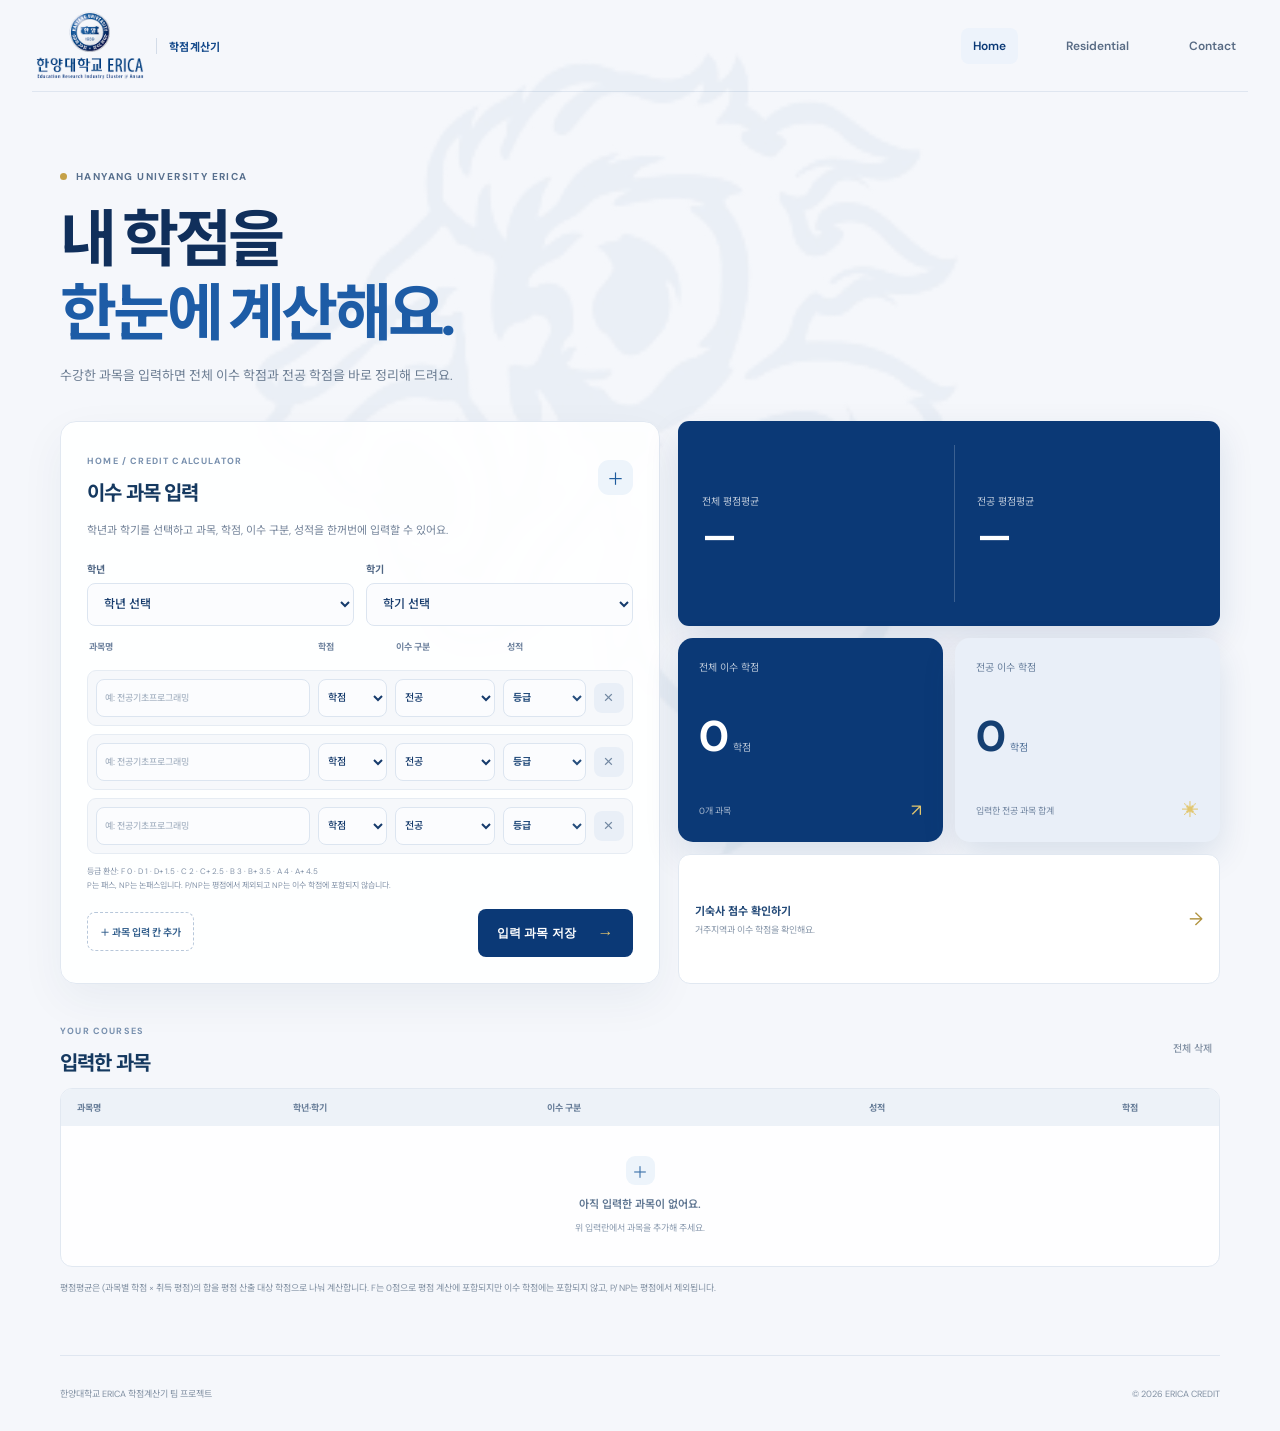
==== index.html @ e4ff83d4 "팀원소개 1" ====
<!doctype html>
<html lang="ko">
<head>
  <meta charset="utf-8"><meta name="viewport" content="width=device-width, initial-scale=1">
  <meta name="theme-color" content="#f5f7fb"><meta name="description" content="한양대학교 ERICA 학생을 위한 학점 계산기">
  <title>Home · ERICA 학점계산기</title>
  <link rel="preconnect" href="https://fonts.googleapis.com"><link rel="preconnect" href="https://fonts.gstatic.com" crossorigin>
  <link href="https://fonts.googleapis.com/css2?family=DM+Sans:wght@400;500;600;700&family=Noto+Sans+KR:wght@400;500;600;700;800&display=swap" rel="stylesheet">
  <link rel="stylesheet" href="style.css"><script src="script.js" defer></script>
</head>
<body>
  <header class="site-header">
    <a class="brand" href="index.html" aria-label="ERICA 학점계산기 홈"><img class="brand-logo" src="erica-logo.png" alt="한양대학교 ERICA"><span class="brand-caption">학점계산기</span></a>
    <nav class="main-nav" aria-label="주요 메뉴"><a class="active" href="index.html" aria-current="page">Home</a><a href="Residential.html">Residential</a><a href="Contact.html">Contact</a></nav>
  </header>
  <main class="page-shell">
    <section class="page-hero section-shell reveal">
      <div class="eyebrow"><span class="eyebrow-dot"></span> HANYANG UNIVERSITY ERICA</div>
      <h1>내 학점을<br><span class="title-accent">한눈에 계산해요.</span></h1>
      <p>수강한 과목을 입력하면 전체 이수 학점과 전공 학점을 바로 정리해 드려요.</p>
    </section>
    <section class="section-shell workspace-grid">
      <div class="panel course-panel reveal">
        <div class="panel-heading"><div><span class="panel-kicker">HOME / CREDIT CALCULATOR</span><h2>이수 과목 입력</h2></div><span class="panel-icon">＋</span></div>
        <p class="panel-description">학년과 학기를 선택하고 과목, 학점, 이수 구분, 성적을 한꺼번에 입력할 수 있어요.</p>
        <form id="course-form" class="course-form">
          <div class="form-row batch-term-row">
            <label>학년<select id="batch-year" required><option value="" selected disabled>학년 선택</option><option value="1">1학년</option><option value="2">2학년</option><option value="3">3학년</option><option value="4">4학년</option></select></label>
            <label>학기<select id="batch-term" required><option value="" selected disabled>학기 선택</option><option value="1">1학기</option><option value="2">2학기</option></select></label>
          </div>
          <div class="bulk-entry-head" aria-hidden="true"><span>과목명</span><span>학점</span><span>이수 구분</span><span>성적</span><span></span></div>
          <div id="course-entry-rows" class="course-entry-rows"></div>
          <p class="grade-scale-note">등급 환산: F 0 · D 1 · D+ 1.5 · C 2 · C+ 2.5 · B 3 · B+ 3.5 · A 4 · A+ 4.5<br>P는 패스, NP는 논패스입니다. P/NP는 평점에서 제외되고 NP는 이수 학점에 포함되지 않습니다.</p>
          <div class="entry-actions"><button id="add-course-row" class="add-entry-button" type="button">＋ 과목 입력 칸 추가</button><button class="button button-primary submit-button" type="submit">입력 과목 저장 <span>→</span></button></div>
        </form>
      </div>
      <aside class="summary-column reveal">
        <div class="gpa-summary"><div><span>전체 평점평균</span><strong id="overall-gpa">—</strong></div><div><span>전공 평점평균</span><strong id="major-gpa">—</strong></div></div>
        <div class="summary-card total-card"><div class="summary-label">전체 이수 학점</div><div class="summary-value"><strong id="total-credits">0</strong><span>학점</span></div><div class="summary-foot"><span id="course-count">0개과목</span></span><span class="summary-glyph">↗</span></div></div>
        <div class="summary-card major-card"><div class="summary-label">전공 이수 학점</div><div class="summary-value"><strong id="major-credits">0</strong><span>학점</span></div><div class="summary-foot"><span>입력한 전공 과목 합계</span><span class="summary-glyph">✳</span></div></div>
        <a class="grad-link" href="Residential.html"><span><b>기숙사 점수 확인하기</b><small>거주지역과 이수 학점을 확인해요.</small></span><span class="link-arrow">→</span></a>
      </aside>
    </section>
    <section class="section-shell course-list-section reveal">
      <div class="list-heading"><div><span class="panel-kicker">YOUR COURSES</span><h2>입력한 과목</h2></div><button id="clear-courses" class="quiet-button" type="button">전체 삭제</button></div>
      <div class="course-table-wrap"><table class="course-table"><thead><tr><th scope="col">과목명</th><th scope="col">학년·학기</th><th scope="col">이수 구분</th><th scope="col">성적</th><th scope="col">학점</th><th scope="col"><span class="sr-only">삭제</span></th></tr></thead><tbody id="course-list"></tbody></table><div id="empty-state" class="empty-state"><span class="empty-mark">＋</span><p>아직 입력한 과목이 없어요.</p><span>위 입력란에서 과목을 추가해 주세요.</span></div></div>
    </section>
    <p class="section-shell data-note">평점평균은 (과목별 학점 × 취득 평점)의 합을 평점 산출 대상 학점으로 나눠 계산합니다. F는 0점으로 평점 계산에 포함되지만 이수 학점에는 포함되지 않고, P/NP는 평점에서 제외됩니다.</p>
  </main>
  <footer class="site-footer section-shell"><span>한양대학교 ERICA 학점계산기 팀 프로젝트</span><span>© 2026 ERICA CREDIT</span></footer>
</body>
</html>
---- style.css ----
:root{--paper:#f6f7f4;--ink:#18231d;--muted:#77817b;--green:#a9e47c;--deep:#19372c;--line:#e2e7e0;--lav:#d9d4ff}*{box-sizing:border-box}html{scroll-behavior:smooth;scroll-padding-top:90px}body{margin:0;background:var(--paper);color:var(--ink);font-family:"DM Sans","Noto Sans KR",sans-serif;-webkit-font-smoothing:antialiased}a{color:inherit;text-decoration:none}.section-shell{width:min(1160px,calc(100% - 64px));margin-inline:auto}.site-header{height:82px;width:min(1280px,calc(100% - 64px));margin:auto;display:flex;align-items:center;justify-content:space-between;border-bottom:1px solid rgba(24,35,29,.08)}.brand{display:flex;align-items:center;gap:10px;font-weight:700;font-size:14px;letter-spacing:.02em}.brand-mark{width:31px;height:31px;display:grid;place-items:center;border-radius:10px;background:var(--deep);color:var(--green);font-size:17px;font-weight:700}.brand-light{font-weight:500;color:#728078}.main-nav{display:flex;align-items:center;gap:36px;font-size:12px;color:#5e6962}.main-nav a{transition:color .2s}.main-nav a:hover,.text-link:hover,.inline-link:hover{color:#51843e}.nav-cta{padding:11px 16px;border:1px solid #dce2db;border-radius:8px;color:var(--ink)!important}.nav-cta span{margin-left:9px}.hero{position:relative;min-height:650px;padding-top:118px;padding-bottom:115px;display:grid;grid-template-columns:1fr 1fr;align-items:center;gap:35px}.eyebrow{display:flex;align-items:center;gap:9px;font-size:10px;letter-spacing:.14em;font-weight:700;color:#758078}.eyebrow-dot{width:7px;height:7px;background:#7ebc5b;border-radius:50%}.hero h1{font-size:clamp(52px,6vw,76px);line-height:1.15;letter-spacing:-.065em;margin:25px 0 20px;font-weight:700}.title-accent{color:#8cb867}.hero-description{font-size:14px;line-height:1.9;color:#707b74}.hero-actions{display:flex;align-items:center;gap:24px;margin-top:30px}.button{height:48px;padding:0 19px;display:inline-flex;align-items:center;gap:22px;border-radius:8px;font-size:12px;font-weight:600;transition:transform .2s,background .2s}.button:hover{transform:translateY(-2px)}.button-primary{background:var(--deep);color:#fff}.button-primary span{color:var(--green);font-size:16px}.text-link,.inline-link{font-size:12px;font-weight:600}.text-link span{margin-left:7px}.hero-note{display:flex;align-items:center;gap:9px;color:#87918a;font-size:10px;margin-top:50px}.note-icon{font-size:17px;color:#91bd70}.hero-visual{height:420px;position:relative;display:grid;place-items:center}.visual-orbit{position:absolute;border:1px solid #e6e9e2;border-radius:50%;width:440px;height:440px}.orbit-two{width:360px;height:360px;border-style:dashed;opacity:.8}.dashboard-card{position:relative;z-index:1;width:min(385px,90%);background:white;border:1px solid #edf0ec;border-radius:16px;padding:27px 27px 0;box-shadow:0 20px 60px rgba(33,57,43,.08)}.dashboard-top{display:flex;justify-content:space-between;align-items:flex-start}.card-kicker{font-size:8px;letter-spacing:.12em;color:#89938d;font-weight:700}.dashboard-top h2{font-size:16px;margin:9px 0 0;letter-spacing:-.04em}.status-pill{background:#f1f7ed;border-radius:20px;padding:7px 9px;font-size:8px;color:#647c59}.status-pill i{display:inline-block;width:5px;height:5px;background:#7fbd58;border-radius:50%;margin-right:4px;vertical-align:1px}.semester-label{font-size:9px;color:#9aa29d;margin:19px 0 13px}.credit-row{display:flex;justify-content:space-between;align-items:center}.credit-name{display:block;color:#79847c;font-size:10px;margin-bottom:6px}.credit-row strong{font-size:28px;letter-spacing:-.06em}.credit-row strong span{font-size:12px;color:#a2aaa4;font-weight:500;letter-spacing:0}.credit-icon{display:grid;place-items:center;width:30px;height:30px;border-radius:9px;font-size:14px}.total-icon{background:#eef7e9;color:#63974c}.major-icon{background:#f2efff;color:#8b7bca}.progress-track{height:5px;background:#edf0eb;border-radius:9px;margin:12px 0 22px;overflow:hidden}.progress-track>span{height:100%;display:block;border-radius:9px}.progress-total{width:55%;background:#a6d87d}.major-row strong{font-size:25px}.major-track{margin-bottom:23px}.progress-major{width:60%;background:#bcb0f1}.dashboard-footer{margin-inline:-27px;padding:16px 27px;border-top:1px solid #f0f2ef;display:flex;align-items:center;gap:8px;color:#89918c;font-size:9px}.footer-check{width:15px;height:15px;display:grid;place-items:center;background:#edf7e8;border-radius:50%;color:#64934d;font-size:9px}.footer-arrow{margin-left:auto;color:#9ba59d}.floating-chip{position:absolute;z-index:2;display:flex;align-items:center;gap:8px;padding:10px 13px;background:#fff;border:1px solid #edf0ec;border-radius:10px;font-size:10px;font-weight:600;box-shadow:0 9px 25px rgba(33,57,43,.07);animation:float 4s ease-in-out infinite}.chip-top{top:67px;right:0}.chip-bottom{left:4px;bottom:69px;animation-delay:-2s}.chip-symbol{font-size:15px;color:#84b965}.chip-purple{color:#9789d6}.scroll-cue{position:absolute;bottom:30px;left:0;display:flex;align-items:center;gap:10px;font-size:8px;letter-spacing:.13em;color:#9aa39c}.scroll-cue span{height:27px;width:17px;border:1px solid #cbd2ca;border-radius:12px;position:relative}.scroll-cue span:after{content:"";position:absolute;width:2px;height:5px;left:6px;top:5px;border-radius:2px;background:#7e8a80;animation:scroll 1.5s infinite}.intro-section{background:#eef1eb;padding:100px 0 80px}.intro-grid{display:grid;grid-template-columns:1.2fr .8fr;gap:80px;align-items:end}.section-heading h2,.features-heading h2{font-size:35px;line-height:1.4;letter-spacing:-.055em;margin:20px 0 0}.muted-title{color:#8c978f}.intro-text p{font-size:13px;line-height:2;color:#68736c;margin:0 0 20px}.inline-link{display:inline-flex;gap:17px;border-bottom:1px solid #acb7ad;padding-bottom:8px}.stat-strip{margin-top:76px;padding-top:23px;border-top:1px solid #dce2db;display:grid;grid-template-columns:1.2fr 1fr 1fr 1fr;align-items:center}.stat-label{font-size:9px;letter-spacing:.12em;color:#879289;font-weight:700}.stat-item{display:flex;align-items:center;gap:13px}.stat-item strong{color:#91b873;font-size:12px}.stat-item span{font-size:11px;color:#5f6a63}.features-section{padding-top:115px;padding-bottom:112px}.features-heading{display:flex;justify-content:space-between;align-items:end;margin-bottom:38px}.features-heading h2{font-size:38px;line-height:1.25}.features-heading>p{font-size:12px;line-height:1.9;color:#7d8880;margin:0 0 5px}.feature-grid{display:grid;grid-template-columns:repeat(3,1fr);gap:14px}.feature-card{min-height:365px;border-radius:13px;padding:24px;position:relative;overflow:hidden}.feature-dark{background:#203c31;color:white}.feature-light{background:#f0eef9}.feature-green{background:#dceccc}.feature-topline{display:flex;justify-content:space-between;font-size:8px;letter-spacing:.12em;font-weight:700;opacity:.62}.feature-arrow{font-size:14px}.feature-icon{width:39px;height:39px;border-radius:12px;display:grid;place-items:center;margin-top:29px;font-size:19px}.icon-lime{background:#d1f1b9;color:#426336}.icon-lavender{background:#ded9ff;color:#7667b5}.icon-white{background:#eff9e8;color:#6a9655}.feature-card h3{font-size:21px;line-height:1.48;letter-spacing:-.04em;margin:17px 0 11px}.feature-card p{font-size:10px;line-height:1.9;max-width:280px;margin:0;color:inherit;opacity:.72}.mini-bars{margin-top:20px;padding-top:13px;border-top:1px solid rgba(255,255,255,.14)}.mini-bars>div{display:grid;grid-template-columns:32px 1fr 45px;gap:8px;align-items:center;margin:9px 0;font-size:8px;color:rgba(255,255,255,.65)}.mini-bars i{height:4px;background:rgba(255,255,255,.16);border-radius:8px}.mini-bars i b{display:block;height:100%;border-radius:8px;background:#b7e78f}.mini-bars em{font-style:normal;text-align:right}.requirement-preview{position:absolute;left:24px;right:24px;bottom:23px;padding:12px;background:#fff;border:1px solid #e8e4f3;border-radius:9px;display:flex;align-items:center;gap:9px;font-size:9px;color:#60666a}.check-circle{width:17px;height:17px;background:#edf7e8;color:#679b51;border-radius:50%;display:grid;place-items:center;font-size:10px}.preview-arrow{margin-left:auto;color:#9390aa}.campus-stamp{position:absolute;right:22px;bottom:14px;font-size:9px;line-height:1.3;letter-spacing:.16em;text-align:right;color:#648550;opacity:.55}.campus-stamp b{font-size:21px;letter-spacing:.04em}.prototype-note{text-align:right;color:#9aa29c;font-size:9px;margin:17px 0 0}.closing-section{background:var(--deep);color:white;text-align:center;overflow:hidden;position:relative}.closing-inner{padding-top:92px;padding-bottom:91px;position:relative}.closing-mark{position:absolute;left:50%;top:20px;transform:translateX(-50%);font-size:250px;line-height:1;font-weight:700;color:rgba(255,255,255,.025);pointer-events:none}.closing-inner .eyebrow{justify-content:center;color:#a8b8ae}.closing-inner .eyebrow-dot{background:var(--green)}.closing-inner h2{font-size:39px;line-height:1.35;letter-spacing:-.055em;margin:22px 0 14px;position:relative}.closing-inner h2 span{color:#b5e38f}.closing-inner p{font-size:12px;line-height:1.9;color:#b4c1b8;margin:0 0 23px}.button-light{background:#c4eba6;color:#24402e}.button-light span{font-size:16px}.site-footer{min-height:83px;display:flex;align-items:center;justify-content:space-between;color:#89938c;font-size:9px}.footer-brand{color:var(--ink);font-size:12px}.footer-brand .brand-mark{width:26px;height:26px;font-size:14px;border-radius:8px}.footer-year{letter-spacing:.1em;font-size:8px}.reveal{opacity:0;transform:translateY(20px);transition:opacity .7s ease,transform .7s cubic-bezier(.2,.7,.2,1)}.reveal.is-visible{opacity:1;transform:translateY(0)}@keyframes float{0%,100%{transform:translateY(0)}50%{transform:translateY(-8px)}}@keyframes scroll{0%{transform:translateY(0);opacity:1}100%{transform:translateY(8px);opacity:0}}@media(max-width:850px){.hero{gap:15px;padding-top:90px;min-height:610px}.hero h1{font-size:57px}.hero-visual{transform:scale(.9)}.section-heading h2{font-size:30px}.intro-grid{gap:40px}.feature-card{padding:19px;min-height:380px}.feature-card h3{font-size:18px}.requirement-preview{left:19px;right:19px}.features-heading>p br{display:none}}@media(max-width:650px){.section-shell,.site-header{width:calc(100% - 40px)}.site-header{height:70px}.main-nav{gap:16px}.main-nav>a:not(.nav-cta){display:none}.nav-cta{padding:9px 12px}.hero{display:flex;flex-direction:column;align-items:flex-start;padding-top:76px;padding-bottom:90px;gap:24px}.hero h1{font-size:56px;margin-top:21px}.hero-description{font-size:12px}.hero-note{margin-top:30px}.hero-visual{width:100%;height:370px;transform:none;align-self:center}.dashboard-card{width:min(370px,93%)}.visual-orbit{width:350px;height:350px}.orbit-two{width:290px;height:290px}.chip-top{right:0;top:26px}.chip-bottom{left:0;bottom:27px}.scroll-cue{bottom:20px}.intro-section{padding:76px 0 58px}.intro-grid{grid-template-columns:1fr;gap:22px}.section-heading h2{font-size:29px}.intro-text p{font-size:12px}.stat-strip{margin-top:48px;grid-template-columns:1fr 1fr;gap:19px}.stat-label{grid-column:1/-1}.stat-item{gap:9px}.features-section{padding-top:78px;padding-bottom:75px}.features-heading{display:block;margin-bottom:27px}.features-heading h2{font-size:34px}.features-heading>p{margin-top:15px;font-size:11px}.feature-grid{grid-template-columns:1fr;gap:12px}.feature-card{min-height:340px;padding:23px}.feature-card h3{font-size:21px}.feature-card p{max-width:310px;font-size:11px}.requirement-preview{left:23px;right:23px}.mini-bars{max-width:320px}.prototype-note{text-align:left;line-height:1.7}.closing-inner{padding-top:75px;padding-bottom:75px}.closing-inner h2{font-size:32px}.closing-mark{font-size:200px}.site-footer{padding-block:20px;min-height:94px;display:grid;grid-template-columns:1fr auto;gap:12px}.site-footer>span:nth-child(2){grid-column:1/-1;grid-row:2}.footer-year{grid-column:2;grid-row:1}}@media(prefers-reduced-motion:reduce){*,*::before,*::after{scroll-behavior:auto!important;animation-duration:.01ms!important;animation-iteration-count:1!important;transition-duration:.01ms!important}.reveal{opacity:1;transform:none}}

/* ERICA identity refresh: navy, royal blue and the crest's restrained gold. */
:root{--paper:#f5f7fb;--ink:#102b50;--muted:#65758b;--green:#d6b45e;--deep:#082e68;--line:#dce4ef;--lav:#e2eaf6}
body{background:var(--paper);color:#102b50}
.site-header{height:92px;border-bottom-color:#dfe6f0}
.brand{gap:8px}.brand-logo{display:block;width:116px;height:77px;object-fit:contain}.brand-caption{font-size:11px;font-weight:700;color:#164b8c;border-left:1px solid #d3dce8;padding-left:12px;white-space:nowrap}
.main-nav{color:#586b84}.main-nav a:hover,.text-link:hover,.inline-link:hover{color:#1759a4}.nav-cta{border-color:#cbd8e8;color:#123c70!important;background:#fff}
.hero{min-height:680px}.hero:before{content:"";position:absolute;z-index:-1;right:-9vw;top:30px;width:590px;height:590px;border-radius:50%;background:radial-gradient(circle,rgba(216,229,246,.62),rgba(245,247,251,0) 69%)}
.eyebrow{color:#58708e}.eyebrow-dot{background:#c5a147}.title-accent{color:#1d5ca6}.button-primary{background:#0b3976}.button-primary span{color:#e1c36e}.hero-note{color:#74839a}.note-icon{color:#b39446}
.visual-orbit{border-color:#dce5f1}.dashboard-card{border-color:#e2e9f2;box-shadow:0 24px 65px rgba(13,48,94,.11)}.card-kicker{color:#778ba5}.dashboard-top h2{color:#102f5b}.status-pill{background:#edf3fb;color:#42648f}.status-pill i{background:#c4a14e}.semester-label{color:#8292a6}.credit-name{color:#647a97}.credit-row strong{color:#123e78}.credit-row strong span{color:#92a0b2}.total-icon{background:#edf4fc;color:#1c5ca4}.major-icon{background:#f8f2df;color:#9c7a25}.progress-track{background:#e9eef5}.progress-total{background:#2868ae}.progress-major{background:#c7a84f}.dashboard-footer{border-top-color:#e8edf4;color:#75849a}.footer-check{background:#eef4fb;color:#235c9a}.floating-chip{border-color:#e2e9f2;color:#254d7d;box-shadow:0 10px 26px rgba(13,48,94,.09)}.chip-symbol{color:#2868ae}.chip-purple{color:#b08f38}.scroll-cue{color:#8695aa}.scroll-cue span{border-color:#bfcbd9}.scroll-cue span:after{background:#315f98}
.intro-section{background:#eaf0f7}.section-heading h2,.features-heading h2{color:#102f5b}.muted-title{color:#71839a}.intro-text p{color:#5f7189}.inline-link{border-color:#9bacc1}.stat-strip{border-color:#d3deeb}.stat-label{color:#778ba4}.stat-item strong{color:#b18e37}.stat-item span{color:#4f6684}
.feature-dark{background:#0b3976}.feature-light{background:#e9eef7}.feature-green{background:#dce7f4}.feature-topline{color:inherit}.icon-lime{background:#f3e9c9;color:#84691e}.icon-lavender{background:#d8e4f4;color:#285b95}.icon-white{background:#fff;color:#205692}.feature-card h3{color:inherit}.feature-card p{color:inherit}.mini-bars{border-color:rgba(255,255,255,.16)}.mini-bars i{background:rgba(255,255,255,.18)}.mini-bars i b{background:#d7ba69}.requirement-preview{border-color:#dbe4f0;color:#37577d}.check-circle{background:#edf4fb;color:#2864a3}.preview-arrow{color:#8193aa}.campus-stamp{color:#385f8d}.prototype-note{color:#7d8ca1}
.closing-section{background:#082e68}.closing-mark{color:rgba(255,255,255,.045);letter-spacing:.04em}.closing-inner .eyebrow{color:#b8c9df}.closing-inner .eyebrow-dot{background:#d4b65d}.closing-inner h2 span{color:#e1c56f}.closing-inner p{color:#c2d0e2}.button-light{background:#dfc56e;color:#123768}.site-footer{color:#7789a0}.footer-brand{color:#123c70}
@media(max-width:650px){.site-header{height:78px}.brand-logo{width:90px;height:60px}.brand-caption{font-size:10px;padding-left:9px}.hero:before{width:380px;height:380px;top:140px;right:-45vw}.site-footer{color:#7789a0}}
.hero:after{content:"";position:absolute;z-index:0;right:-32px;top:50%;width:min(37vw,410px);aspect-ratio:1;transform:translateY(-50%);background:url("erica-emblem.png") center/contain no-repeat;opacity:.055;pointer-events:none}
.hero-copy,.hero-visual,.scroll-cue{position:relative;z-index:1}
@media(max-width:650px){.hero:after{width:70vw;right:-12vw;top:56%;opacity:.045}}

/* Three-page calculator layout */
.main-nav a{padding:10px 12px;border-radius:8px;color:#586b84;font-weight:600}.main-nav a:hover,.main-nav a.active{color:#0b3976;background:#edf3fb}
.page-shell{position:relative;isolation:isolate;min-height:calc(100vh - 175px);padding:1px 0 52px;overflow:hidden}
.page-shell:before{content:"";position:fixed;z-index:-1;inset:0;background-image:url("erica-emblem.png");background-position:center center;background-repeat:no-repeat;background-size:min(96vh,96vw) min(96vh,96vw);opacity:.045;pointer-events:none}
.page-hero{padding-top:77px;padding-bottom:34px}.page-hero h1{font-size:clamp(42px,5vw,62px);line-height:1.2;letter-spacing:-.06em;color:#102f5b;margin:20px 0 12px}.page-hero>p{font-size:13px;line-height:1.8;color:#6d7e93;margin:0}.workspace-grid{display:grid;grid-template-columns:1.05fr .95fr;gap:18px;align-items:stretch}
.panel{background:rgba(255,255,255,.9);border:1px solid #e1e8f1;border-radius:16px;padding:26px;box-shadow:0 16px 45px rgba(13,48,94,.055);backdrop-filter:blur(6px)}.panel-heading,.list-heading{display:flex;justify-content:space-between;align-items:center}.panel-kicker{font-size:9px;letter-spacing:.13em;font-weight:700;color:#7890ae}.panel-heading h2,.list-heading h2{font-size:20px;letter-spacing:-.04em;color:#153960;margin:8px 0 0}.panel-icon{width:35px;height:35px;border-radius:11px;display:grid;place-items:center;background:#edf4fb;color:#1d5b9d;font-size:17px}.panel-description{font-size:11px;line-height:1.8;color:#74849a;margin:15px 0 20px}
.course-form{display:grid;gap:14px}.course-form label{display:grid;gap:7px;font-size:10px;font-weight:700;color:#4f6684}.course-form input,.course-form select{width:100%;height:43px;border:1px solid #dce5f0;border-radius:8px;background:#fbfcfe;padding:0 12px;color:#163b6c;font:500 12px "DM Sans","Noto Sans KR",sans-serif;outline:none;transition:border-color .2s,box-shadow .2s}.course-form input:focus,.course-form select:focus{border-color:#4d7eb2;box-shadow:0 0 0 3px rgba(43,99,158,.1)}.course-form input::placeholder{color:#aab6c5}.form-row{display:grid;grid-template-columns:1fr 1fr;gap:12px}.submit-button{width:max-content;margin-top:3px;border:0;cursor:pointer}.summary-column{display:grid;grid-template-columns:1fr 1fr;grid-template-rows:1fr auto;gap:12px}.summary-card{background:#0b3976;color:#fff;border-radius:15px;padding:21px;min-height:148px;display:flex;flex-direction:column;justify-content:space-between;box-shadow:0 14px 35px rgba(11,57,118,.12)}.major-card{background:#e9eff8;color:#153f72}.summary-label{font-size:10px;color:rgba(255,255,255,.72)}.major-card .summary-label{color:#687f9c}.summary-value{display:flex;align-items:baseline;gap:7px}.summary-value strong{font-size:43px;line-height:1;letter-spacing:-.06em}.summary-value span{font-size:10px;opacity:.7}.summary-foot{display:flex;align-items:center;justify-content:space-between;font-size:9px;color:rgba(255,255,255,.64)}.major-card .summary-foot{color:#7185a0}.summary-glyph{font-size:17px;color:#e2c66e}.grad-link{grid-column:1/-1;min-height:73px;background:#fff;border:1px solid #e1e8f1;border-radius:12px;padding:14px 16px;display:flex;justify-content:space-between;align-items:center;transition:transform .2s,border-color .2s}.grad-link:hover{transform:translateY(-2px);border-color:#9bb2cf}.grad-link b,.grad-link small{display:block}.grad-link b{font-size:11px;color:#244a78}.grad-link small{font-size:9px;color:#8796a9;margin-top:5px}.link-arrow{font-size:18px;color:#b0923e}
.course-list-section{margin-top:34px}.list-heading{margin-bottom:12px}.quiet-button{border:0;background:transparent;color:#8291a4;font:500 10px "DM Sans","Noto Sans KR",sans-serif;cursor:pointer;padding:8px}.quiet-button:hover,.remove-course:hover{color:#1c5b9d}.course-table-wrap{background:rgba(255,255,255,.83);border:1px solid #e1e8f1;border-radius:12px;overflow:hidden}.course-table{width:100%;border-collapse:collapse;text-align:left}.course-table th{background:#edf2f8;color:#687e99;font-size:9px;font-weight:700;padding:12px 16px}.course-table td{border-top:1px solid #edf1f6;padding:13px 16px;color:#3e5776;font-size:11px}.course-table td:first-child{font-weight:600;color:#214976}.course-table th:nth-child(3),.course-table td:nth-child(3){text-align:right}.course-table th:last-child,.course-table td:last-child{text-align:right;width:65px}.category-tag{display:inline-block;padding:5px 8px;border-radius:20px;background:#edf4fb;color:#2863a2;font-size:9px}.category-general{background:#f7f0db;color:#94751e}.category-other{background:#eef0f3;color:#758293}.remove-course{border:0;background:none;color:#9aa7b7;font:500 9px "DM Sans","Noto Sans KR",sans-serif;cursor:pointer}.empty-state{padding:30px;text-align:center;color:#8a9aaf}.empty-state[hidden]{display:none}.empty-mark{display:grid;place-items:center;margin:auto;width:29px;height:29px;border-radius:9px;background:#edf4fb;color:#3970a9;font-size:16px}.empty-state p{font-size:11px;font-weight:600;margin:10px 0 4px;color:#5e7591}.empty-state>span:last-child{font-size:9px}.data-note{font-size:9px;color:#8291a3;margin-top:14px}
.grad-layout{display:grid;grid-template-columns:1.05fr .95fr;gap:18px;align-items:stretch}.grad-panel .course-form{margin-top:22px}.grad-result{background:#0b3976;color:#fff;display:flex;flex-direction:column;min-height:100%}.grad-result .panel-kicker{color:#b9cbe1}.grad-result h2{font-size:21px;margin:9px 0 12px;letter-spacing:-.04em}.result-college{display:inline-flex;align-self:flex-start;border:1px solid rgba(255,255,255,.2);border-radius:30px;padding:7px 11px;color:#e2c66e;font-size:10px;margin-bottom:14px}.result-line{padding:16px 0;border-top:1px solid rgba(255,255,255,.15);display:grid;grid-template-columns:1fr auto;gap:9px}.result-line>span{font-size:10px;color:#c2d0e2}.result-line strong{font-size:18px;color:#fff;white-space:nowrap}.result-line strong small{font-size:10px;font-weight:500;color:#c2d0e2}.result-line strong i{font-style:normal}.result-line em{grid-column:1/-1;font-size:10px;font-style:normal;color:#e2c66e}.grad-result .inline-link{margin-top:auto;align-self:flex-start;border-color:rgba(255,255,255,.4);color:white;padding-top:15px}.grad-result .inline-link:hover{color:#e2c66e}
.contact-content{display:grid;grid-template-columns:1.1fr .9fr;gap:48px;align-items:center;padding-bottom:80px}.contact-panel{min-height:260px}.contact-placeholder{display:flex;align-items:center;gap:13px;padding:16px;background:#f3f6fa;border:1px dashed #cbd8e7;border-radius:10px}.placeholder-mark{display:grid;place-items:center;width:34px;height:34px;border-radius:10px;background:#fff;color:#4778ac;font-size:17px}.contact-placeholder b{font-size:11px;color:#31567f}.contact-placeholder p{margin:5px 0 0;font-size:9px;color:#8594a8}.contact-side h2{font-size:28px;line-height:1.45;letter-spacing:-.05em;color:#143960;margin:16px 0 10px}.contact-side>p{font-size:11px;line-height:1.9;color:#718198;margin:0 0 19px}.sr-only{position:absolute;width:1px;height:1px;padding:0;margin:-1px;overflow:hidden;clip:rect(0,0,0,0);white-space:nowrap;border:0}
.site-footer{min-height:76px;border-top:1px solid #dfe6f0}.site-footer>span{font-size:9px;color:#8291a3}
@media(max-width:750px){.workspace-grid,.grad-layout{grid-template-columns:1fr}.page-hero{padding-top:58px}.summary-column{min-height:165px}.contact-content{grid-template-columns:1fr;gap:25px}.contact-side{padding:5px 4px}.panel{padding:22px}}
@media(max-width:520px){.section-shell,.site-header{width:calc(100% - 36px)}.site-header{height:74px}.brand-logo{width:82px;height:55px}.brand-caption{font-size:9px;padding-left:7px}.main-nav{gap:2px}.main-nav a{padding:8px 9px;font-size:10px}.page-shell{min-height:calc(100vh - 150px);padding-bottom:35px}.page-shell:before{background-size:min(100vw,75vh) min(100vw,75vh);background-position:center 34%}.page-hero{padding-top:47px;padding-bottom:25px}.page-hero h1{font-size:39px}.page-hero>p{font-size:11px}.panel{padding:19px}.summary-card{padding:16px;min-height:132px}.summary-value strong{font-size:36px}.course-table th,.course-table td{padding:11px 9px}.course-table td,.course-table th{font-size:9px}.site-footer{min-height:70px;gap:12px}.site-footer>span{font-size:8px}.contact-content{padding-bottom:50px}}

/* Residential score preparation */
.summary-column{grid-template-rows:auto auto auto}.semester-summary{grid-column:1/-1;min-height:54px;padding:11px 15px;border:1px solid #e1e8f1;border-radius:11px;background:rgba(255,255,255,.9);display:flex;align-items:center;justify-content:space-between;color:#607895;font-size:10px}.semester-summary strong{color:#153f72;font-size:16px}.semester-summary small{font-size:9px;font-weight:500;color:#8192a8}
.course-table th:nth-child(3),.course-table td:nth-child(3){text-align:left}.course-table th:nth-child(4),.course-table td:nth-child(4){text-align:center}.course-table th:nth-child(5),.course-table td:nth-child(5){text-align:right}
.residential-layout{display:grid;grid-template-columns:1fr 1fr;gap:18px;align-items:stretch}.residential-form-panel .course-form{margin-top:22px}.residence-result{background:#0b3976;color:#fff;display:flex;flex-direction:column;min-height:100%}.residence-result .panel-kicker{color:#b9cbe1}.residence-result h2{font-size:21px;margin:9px 0 14px;letter-spacing:-.04em}.residence-chip{align-self:flex-start;border:1px solid rgba(255,255,255,.2);border-radius:30px;padding:7px 11px;color:#e2c66e;font-size:10px;margin-bottom:12px}.residence-metric{padding:15px 0;border-top:1px solid rgba(255,255,255,.15);display:flex;justify-content:space-between;align-items:center}.residence-metric>span,.dorm-score>span{font-size:10px;color:#c2d0e2}.residence-metric strong{font-size:19px;color:#fff}.residence-metric small{font-size:10px;font-weight:500;color:#c2d0e2}.dorm-score{margin:2px 0 17px;padding:17px;border-radius:11px;background:rgba(255,255,255,.09)}.dorm-score>span,.dorm-score>strong{display:block}.dorm-score>strong{font-size:19px;color:#e2c66e;margin-top:8px}.dorm-score p{font-size:9px;line-height:1.7;color:#c2d0e2;margin:8px 0 0}.residence-result .inline-link{margin-top:auto;align-self:flex-start;border-color:rgba(255,255,255,.4);color:#fff;padding-top:15px}.residence-result .inline-link:hover{color:#e2c66e}
@media(max-width:750px){.residential-layout{grid-template-columns:1fr}}
@media(max-width:520px){.course-table th:nth-child(2),.course-table td:nth-child(2){display:none}.course-table th,.course-table td{padding:10px 7px}}

/* Home credit summary after removing semester grade fields */
.summary-column{grid-template-rows:auto auto}.course-table th:nth-child(3),.course-table td:nth-child(3){text-align:right}.course-table th:nth-child(4),.course-table td:nth-child(4){text-align:right}

/* Batch course entry by academic year and term */
.bulk-entry-head,.course-entry-row{display:grid;grid-template-columns:minmax(0,1.6fr) minmax(54px,.55fr) minmax(78px,.75fr) 30px;gap:8px;align-items:center}.bulk-entry-head{padding:0 2px 3px;color:#7185a0;font-size:9px;font-weight:700}.course-entry-rows{display:grid;gap:8px}.course-entry-row{padding:8px;background:#f6f8fb;border:1px solid #e6ecf3;border-radius:9px}.course-form label.entry-field{display:block;min-width:0}.course-entry-row input,.course-entry-row select{height:38px;font-size:10px;padding:0 8px}.course-entry-row input::placeholder{font-size:9px}.course-entry-row select{padding:0 5px}.remove-entry-button{height:30px;width:30px;border:0;border-radius:8px;background:#e9eff7;color:#7187a1;font-size:17px;cursor:pointer}.remove-entry-button:hover{background:#f8e8e5;color:#a24d44}.entry-actions{display:flex;justify-content:space-between;align-items:center;gap:10px;flex-wrap:wrap}.add-entry-button{height:39px;padding:0 12px;background:#fff;border:1px dashed #b7c7da;border-radius:8px;color:#315d8b;font:600 10px "DM Sans","Noto Sans KR",sans-serif;cursor:pointer}.add-entry-button:hover{border-color:#5a82ae;background:#f4f8fc}.entry-actions .submit-button{margin-left:auto}.batch-term-row label{min-width:0}.course-table-wrap{overflow-x:auto}.course-table{min-width:540px}.course-table th:nth-child(2),.course-table td:nth-child(2){text-align:left}.course-table th:nth-child(3),.course-table td:nth-child(3){text-align:left}.course-table th:nth-child(4),.course-table td:nth-child(4){text-align:right}.course-table th:nth-child(5),.course-table td:nth-child(5){text-align:right}
@media(max-width:520px){.bulk-entry-head,.course-entry-row{grid-template-columns:minmax(105px,1.35fr) minmax(44px,.5fr) minmax(75px,.8fr) 27px;gap:5px}.course-entry-row{padding:6px}.course-entry-row input,.course-entry-row select{font-size:9px;padding:0 5px}.remove-entry-button{width:27px;height:29px}.entry-actions{align-items:stretch}.entry-actions .submit-button{width:100%;justify-content:center}.add-entry-button{width:100%}.batch-term-row{grid-template-columns:1fr 1fr}}

/* Course grade selection and 4-year input layout */
.bulk-entry-head,.course-entry-row{grid-template-columns:minmax(0,1.5fr) minmax(46px,.48fr) minmax(70px,.7fr) minmax(60px,.58fr) 30px}.course-entry-row .entry-field{min-width:0}.course-table{min-width:610px}.course-table th:nth-child(2),.course-table td:nth-child(2),.course-table th:nth-child(3),.course-table td:nth-child(3){text-align:left}.course-table th:nth-child(4),.course-table td:nth-child(4){text-align:center}.course-table th:nth-child(5),.course-table td:nth-child(5),.course-table th:nth-child(6),.course-table td:nth-child(6){text-align:right}
@media(max-width:520px){.bulk-entry-head{display:none}.course-entry-row{grid-template-columns:repeat(4,minmax(0,1fr)) 28px;grid-template-rows:auto auto;gap:6px}.entry-name-field{grid-column:1/5}.entry-credits-field{grid-column:1}.entry-category-field{grid-column:2/4}.entry-grade-field{grid-column:4}.remove-entry-button{grid-column:5;grid-row:1/3;width:28px;height:30px;align-self:center}.course-entry-row input,.course-entry-row select{font-size:10px;padding:0 6px}}
.grade-scale-note{font-size:8px;line-height:1.7;color:#8494a9;margin:-3px 0 0}.entry-grade-field select{font-weight:700;color:#254d7c}
@media(max-width:520px){.course-table th:nth-child(2),.course-table td:nth-child(2){display:table-cell}}
.gpa-summary{grid-column:1/-1;display:grid;grid-template-columns:1fr 1fr;gap:10px;padding:14px 17px;border:1px solid #e1e8f1;border-radius:11px;background:rgba(255,255,255,.92)}.gpa-summary>div{display:flex;align-items:center;justify-content:space-between;gap:8px}.gpa-summary>div+div{border-left:1px solid #e3eaf2;padding-left:15px}.gpa-summary span{font-size:9px;color:#6e829d}.gpa-summary strong{font-size:18px;color:#123e78;font-variant-numeric:tabular-nums}
@media(max-width:520px){.gpa-summary{padding:12px}.gpa-summary span{font-size:8px}.gpa-summary strong{font-size:15px}}
.gpa-summary{min-height:148px;padding:24px;background:#0b3976;border:0;box-shadow:0 14px 35px rgba(11,57,118,.12);color:#fff}.gpa-summary>div{flex-direction:column;align-items:flex-start;justify-content:center;gap:9px}.gpa-summary>div+div{border-left:1px solid rgba(255,255,255,.2);padding-left:22px}.gpa-summary span{font-size:10px;color:rgba(255,255,255,.72)}.gpa-summary strong{font-size:38px;color:#fff;line-height:1;font-variant-numeric:tabular-nums}
@media(max-width:520px){.gpa-summary{min-height:130px;padding:18px}.gpa-summary strong{font-size:31px}.gpa-summary>div+div{padding-left:14px}}
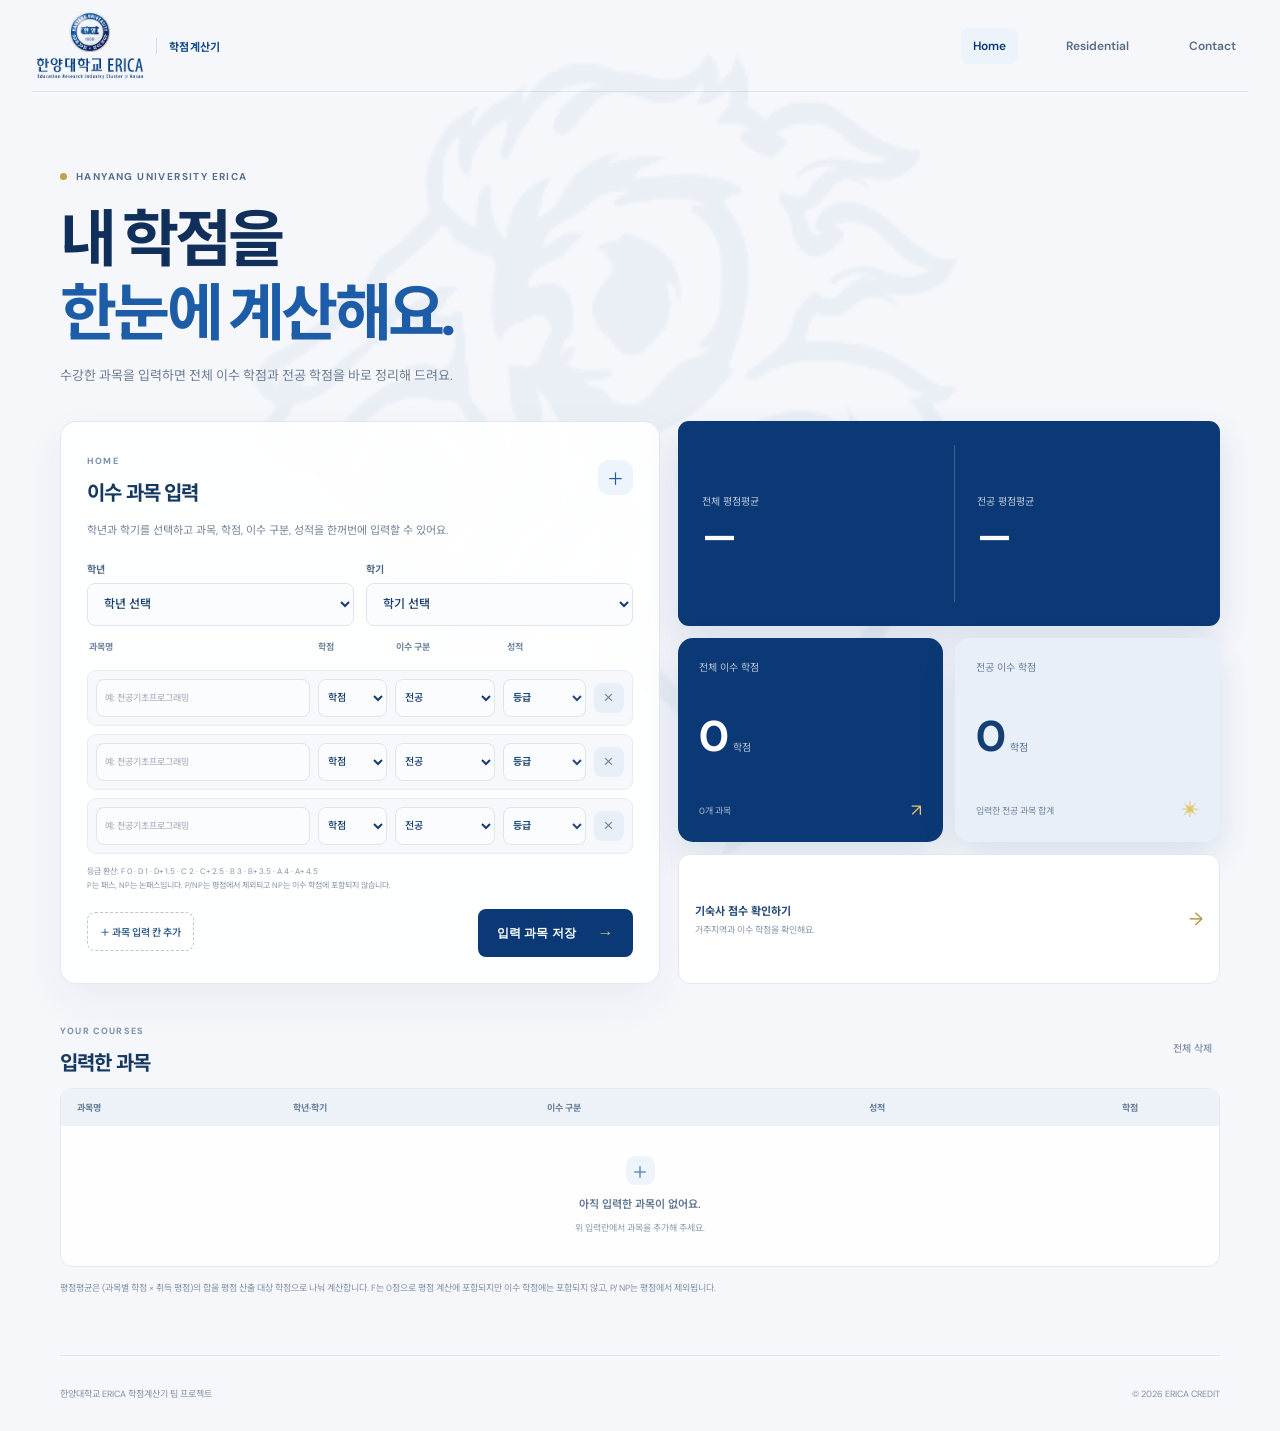
==== commit fc564052: "index 내용수정" ====
--- a/index.html
+++ b/index.html
@@ -21,7 +21,7 @@
     </section>
     <section class="section-shell workspace-grid">
       <div class="panel course-panel reveal">
-        <div class="panel-heading"><div><span class="panel-kicker">HOME / CREDIT CALCULATOR</span><h2>이수 과목 입력</h2></div><span class="panel-icon">＋</span></div>
+        <div class="panel-heading"><div><span class="panel-kicker">HOME</span><h2>이수 과목 입력</h2></div><span class="panel-icon">＋</span></div>
         <p class="panel-description">학년과 학기를 선택하고 과목, 학점, 이수 구분, 성적을 한꺼번에 입력할 수 있어요.</p>
         <form id="course-form" class="course-form">
           <div class="form-row batch-term-row">
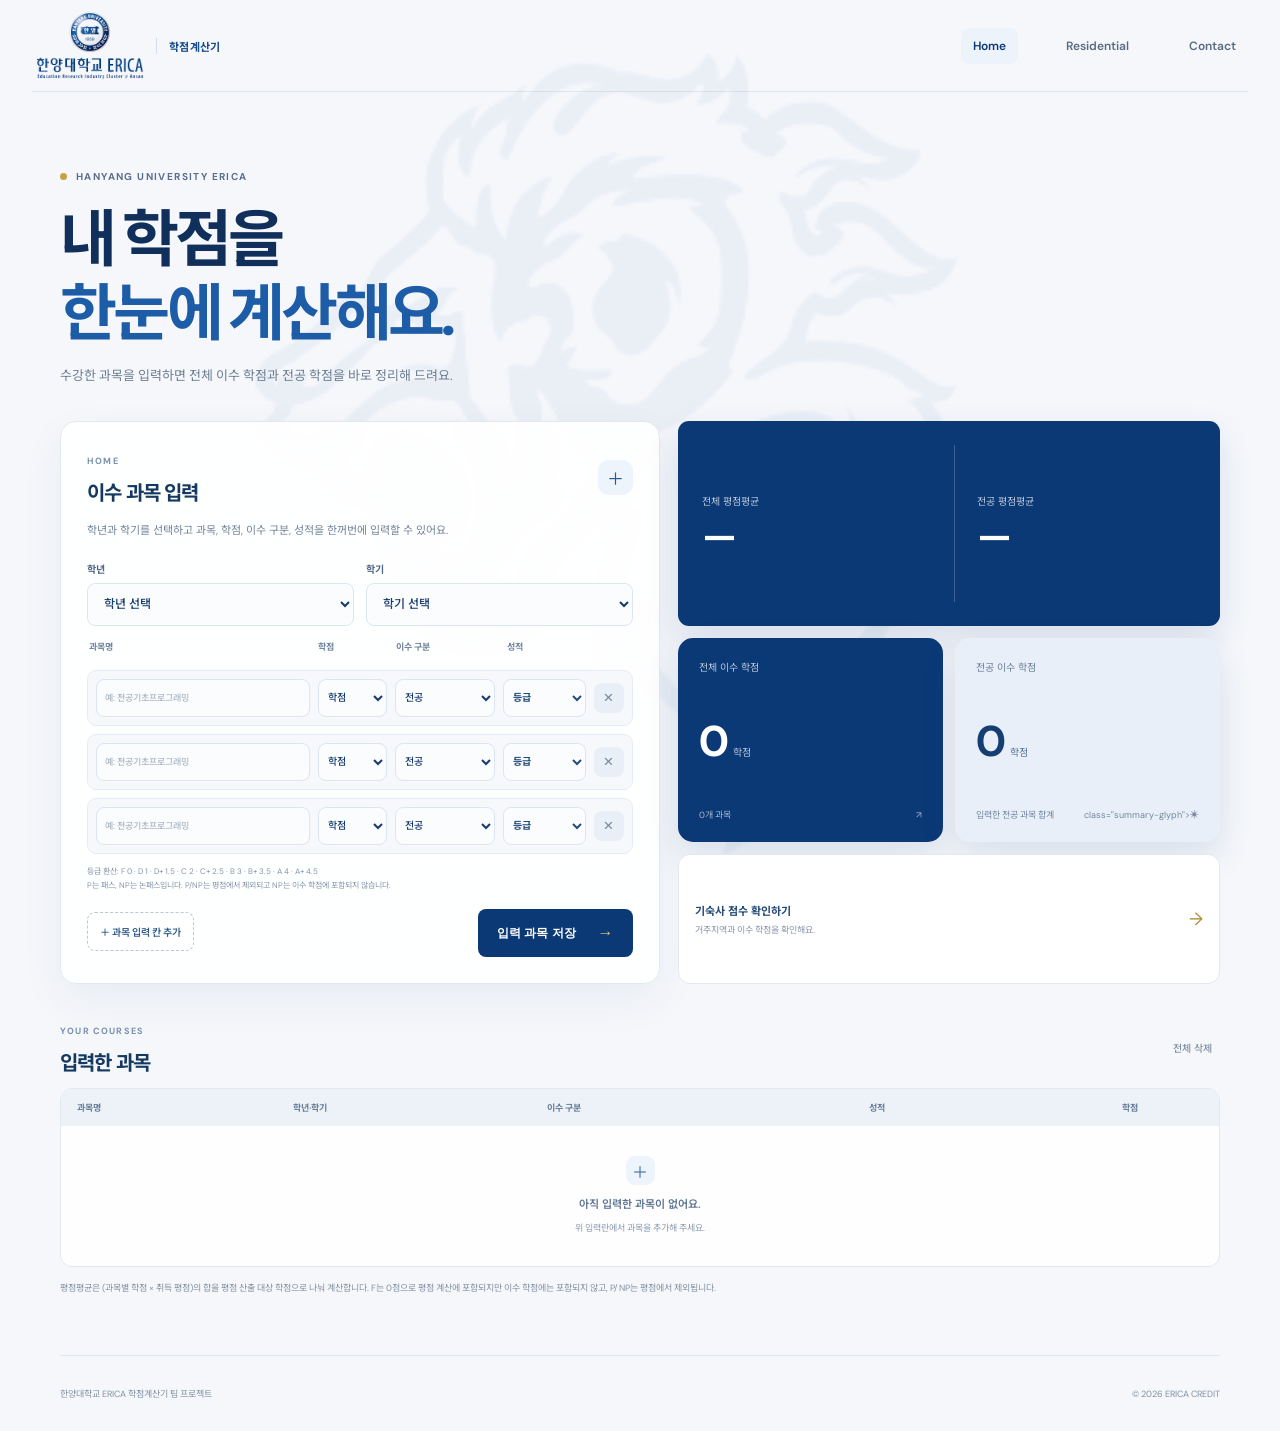
==== commit 30fefedc: "잘못수정" ====
--- a/index.html
+++ b/index.html
@@ -36,8 +36,8 @@
       </div>
       <aside class="summary-column reveal">
         <div class="gpa-summary"><div><span>전체 평점평균</span><strong id="overall-gpa">—</strong></div><div><span>전공 평점평균</span><strong id="major-gpa">—</strong></div></div>
-        <div class="summary-card total-card"><div class="summary-label">전체 이수 학점</div><div class="summary-value"><strong id="total-credits">0</strong><span>학점</span></div><div class="summary-foot"><span id="course-count">0개과목</span></span><span class="summary-glyph">↗</span></div></div>
-        <div class="summary-card major-card"><div class="summary-label">전공 이수 학점</div><div class="summary-value"><strong id="major-credits">0</strong><span>학점</span></div><div class="summary-foot"><span>입력한 전공 과목 합계</span><span class="summary-glyph">✳</span></div></div>
+        <div class="summary-card total-card"><div class="summary-label">전체 이수 학점</div><div class="summary-value"><strong id="total-credits">0</strong><span>학점</span></div><div class="summary-foot"><span id="course-count">0개과목</span></span><span cla><ss="summary-glyph">↗</span></div></div>
+        <div class="summary-card major-card"><div class="summary-label">전공 이수 학점</div><div class="summary-value"><strong id="major-credits">0</strong><span>학점</span></div><div class="summary-foot"><span>입력한 전공 과목 합계</span><span></span> class="summary-glyph">✳</span></div></div>
         <a class="grad-link" href="Residential.html"><span><b>기숙사 점수 확인하기</b><small>거주지역과 이수 학점을 확인해요.</small></span><span class="link-arrow">→</span></a>
       </aside>
     </section>
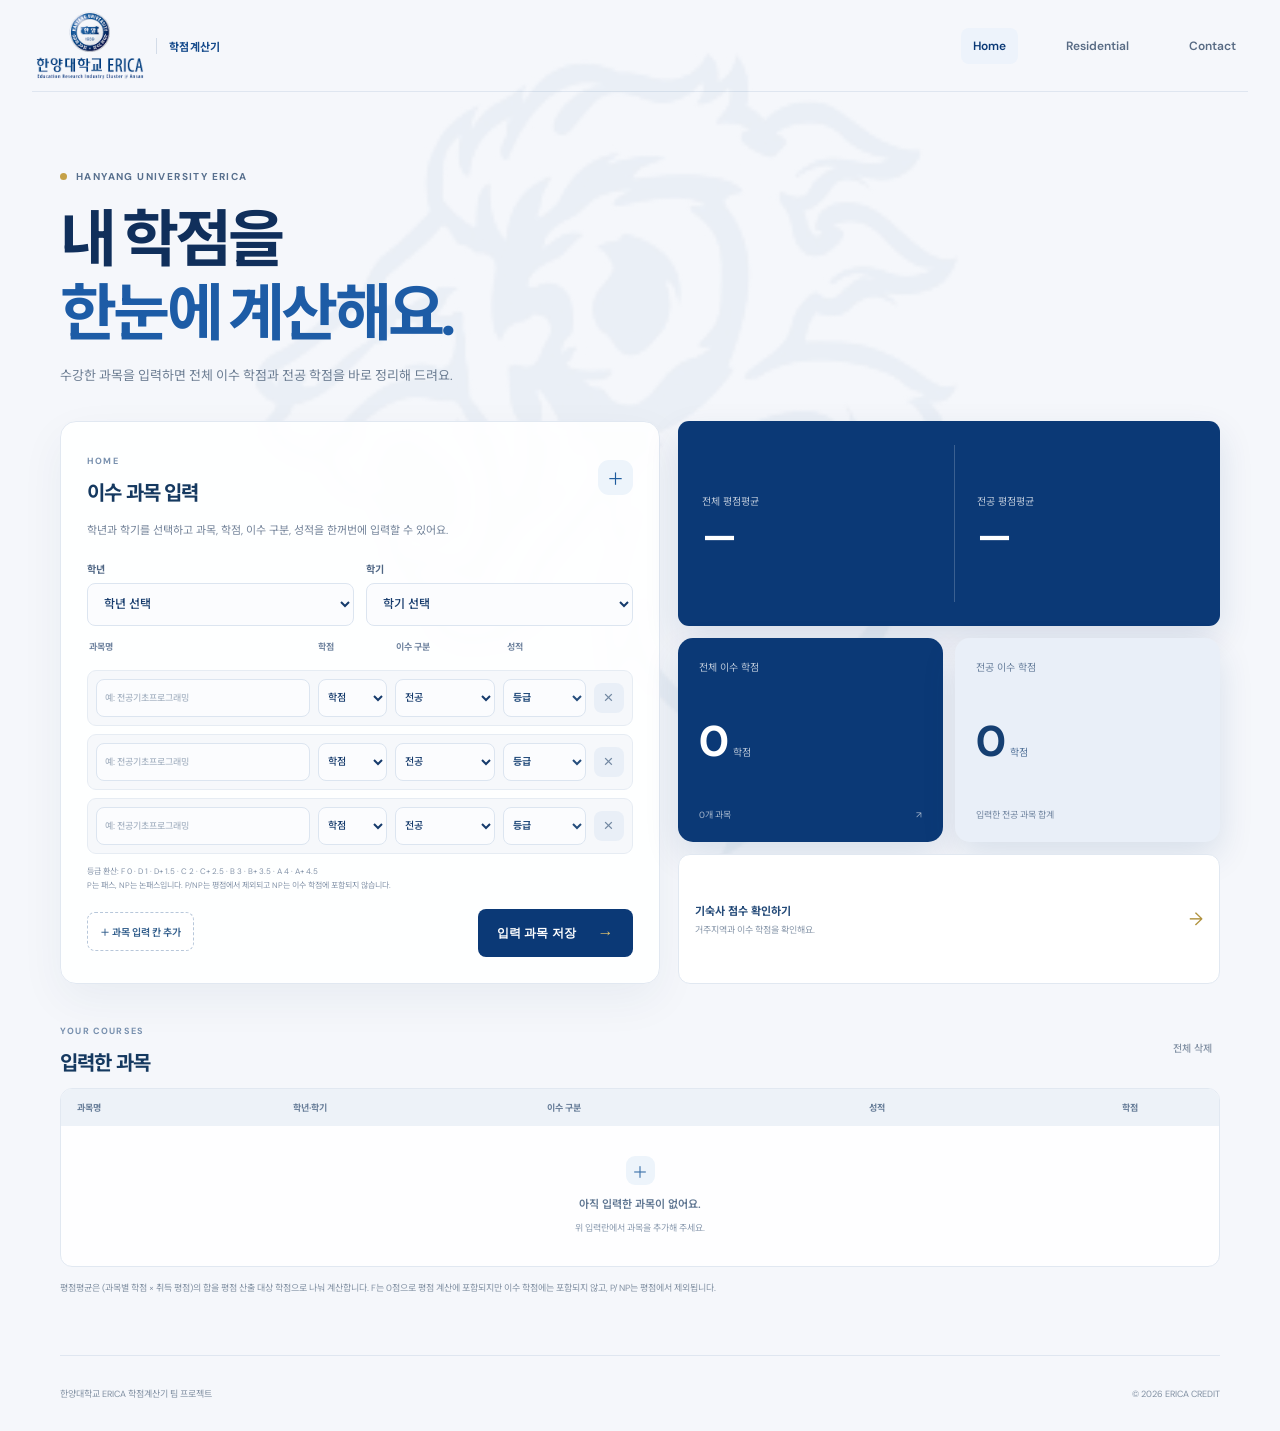
==== commit 6577963b: "이모지 지우기" ====
--- a/index.html
+++ b/index.html
@@ -37,7 +37,7 @@
       <aside class="summary-column reveal">
         <div class="gpa-summary"><div><span>전체 평점평균</span><strong id="overall-gpa">—</strong></div><div><span>전공 평점평균</span><strong id="major-gpa">—</strong></div></div>
         <div class="summary-card total-card"><div class="summary-label">전체 이수 학점</div><div class="summary-value"><strong id="total-credits">0</strong><span>학점</span></div><div class="summary-foot"><span id="course-count">0개과목</span></span><span cla><ss="summary-glyph">↗</span></div></div>
-        <div class="summary-card major-card"><div class="summary-label">전공 이수 학점</div><div class="summary-value"><strong id="major-credits">0</strong><span>학점</span></div><div class="summary-foot"><span>입력한 전공 과목 합계</span><span></span> class="summary-glyph">✳</span></div></div>
+        <div class="summary-card major-card"><div class="summary-label">전공 이수 학점</div><div class="summary-value"><strong id="major-credits">0</strong><span>학점</span></div><div class="summary-foot"><span>입력한 전공 과목 합계</span><span></span></div></div>
         <a class="grad-link" href="Residential.html"><span><b>기숙사 점수 확인하기</b><small>거주지역과 이수 학점을 확인해요.</small></span><span class="link-arrow">→</span></a>
       </aside>
     </section>
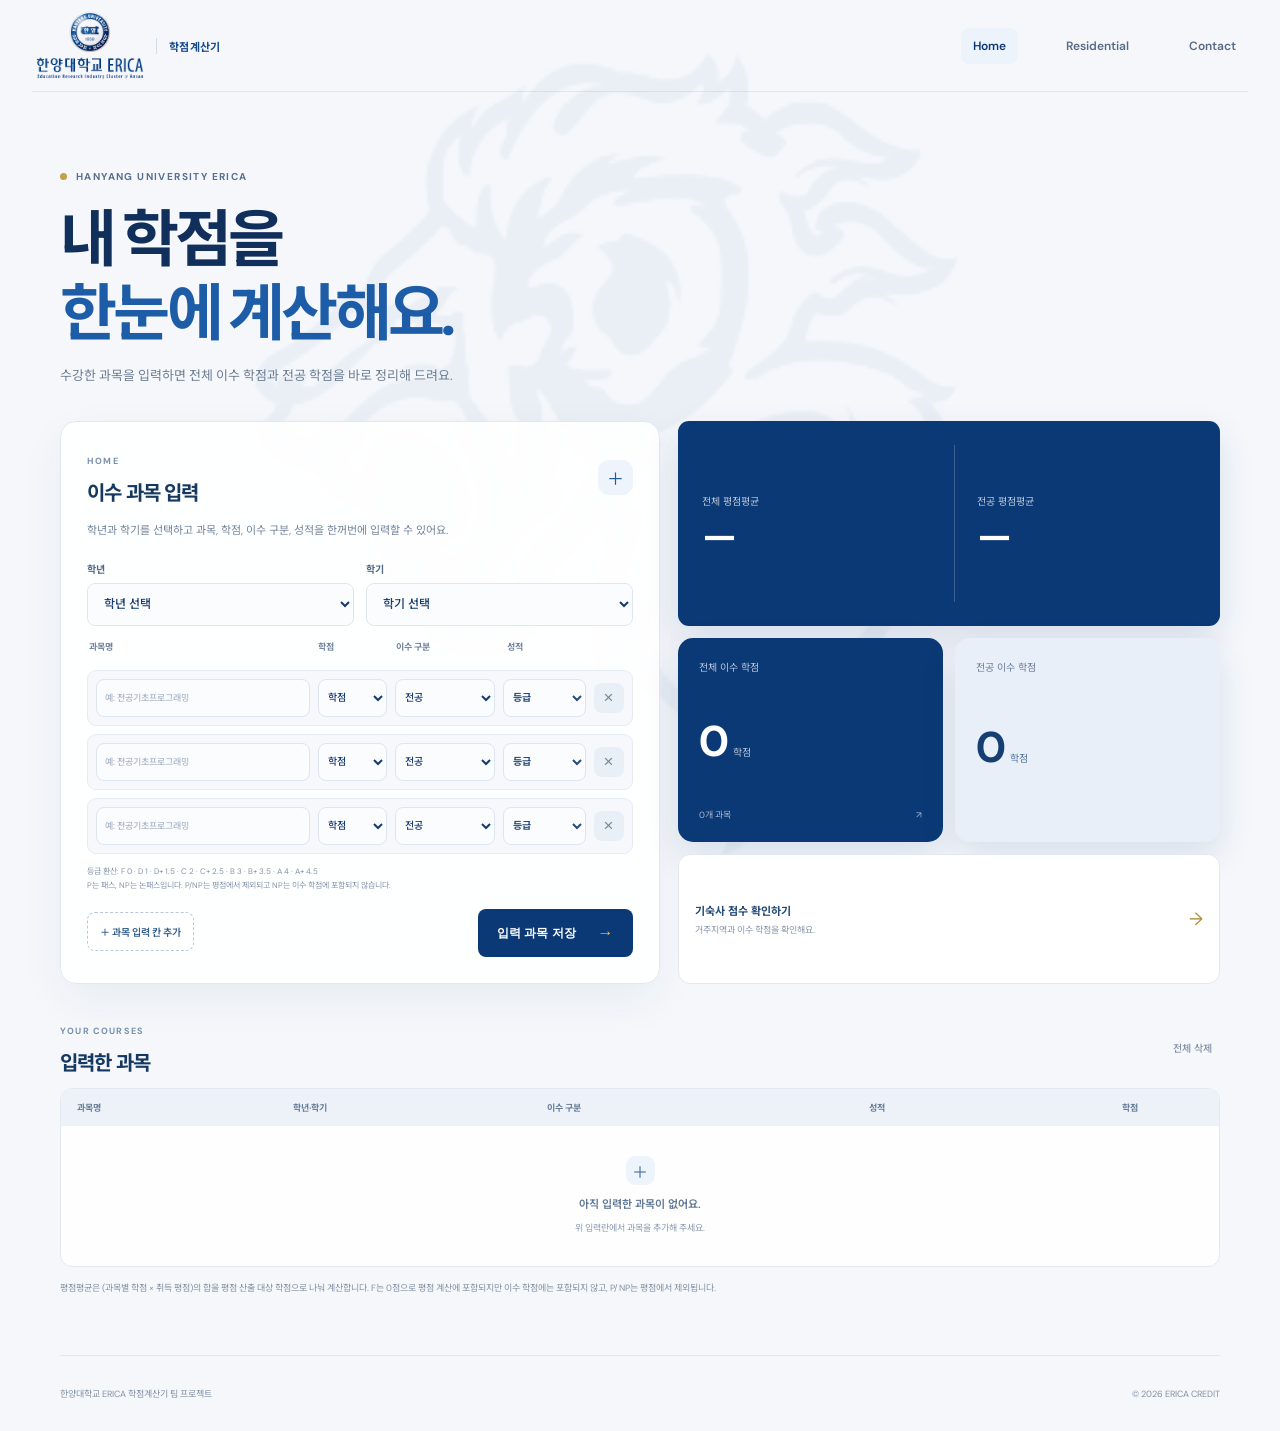
==== commit 56636036: "내용수정" ====
--- a/index.html
+++ b/index.html
@@ -37,7 +37,7 @@
       <aside class="summary-column reveal">
         <div class="gpa-summary"><div><span>전체 평점평균</span><strong id="overall-gpa">—</strong></div><div><span>전공 평점평균</span><strong id="major-gpa">—</strong></div></div>
         <div class="summary-card total-card"><div class="summary-label">전체 이수 학점</div><div class="summary-value"><strong id="total-credits">0</strong><span>학점</span></div><div class="summary-foot"><span id="course-count">0개과목</span></span><span cla><ss="summary-glyph">↗</span></div></div>
-        <div class="summary-card major-card"><div class="summary-label">전공 이수 학점</div><div class="summary-value"><strong id="major-credits">0</strong><span>학점</span></div><div class="summary-foot"><span>입력한 전공 과목 합계</span><span></span></div></div>
+        <div class="summary-card major-card"><div class="summary-label">전공 이수 학점</div><div class="summary-value"><strong id="major-credits">0</strong><span>학점</span></div><span></span></div>
         <a class="grad-link" href="Residential.html"><span><b>기숙사 점수 확인하기</b><small>거주지역과 이수 학점을 확인해요.</small></span><span class="link-arrow">→</span></a>
       </aside>
     </section>
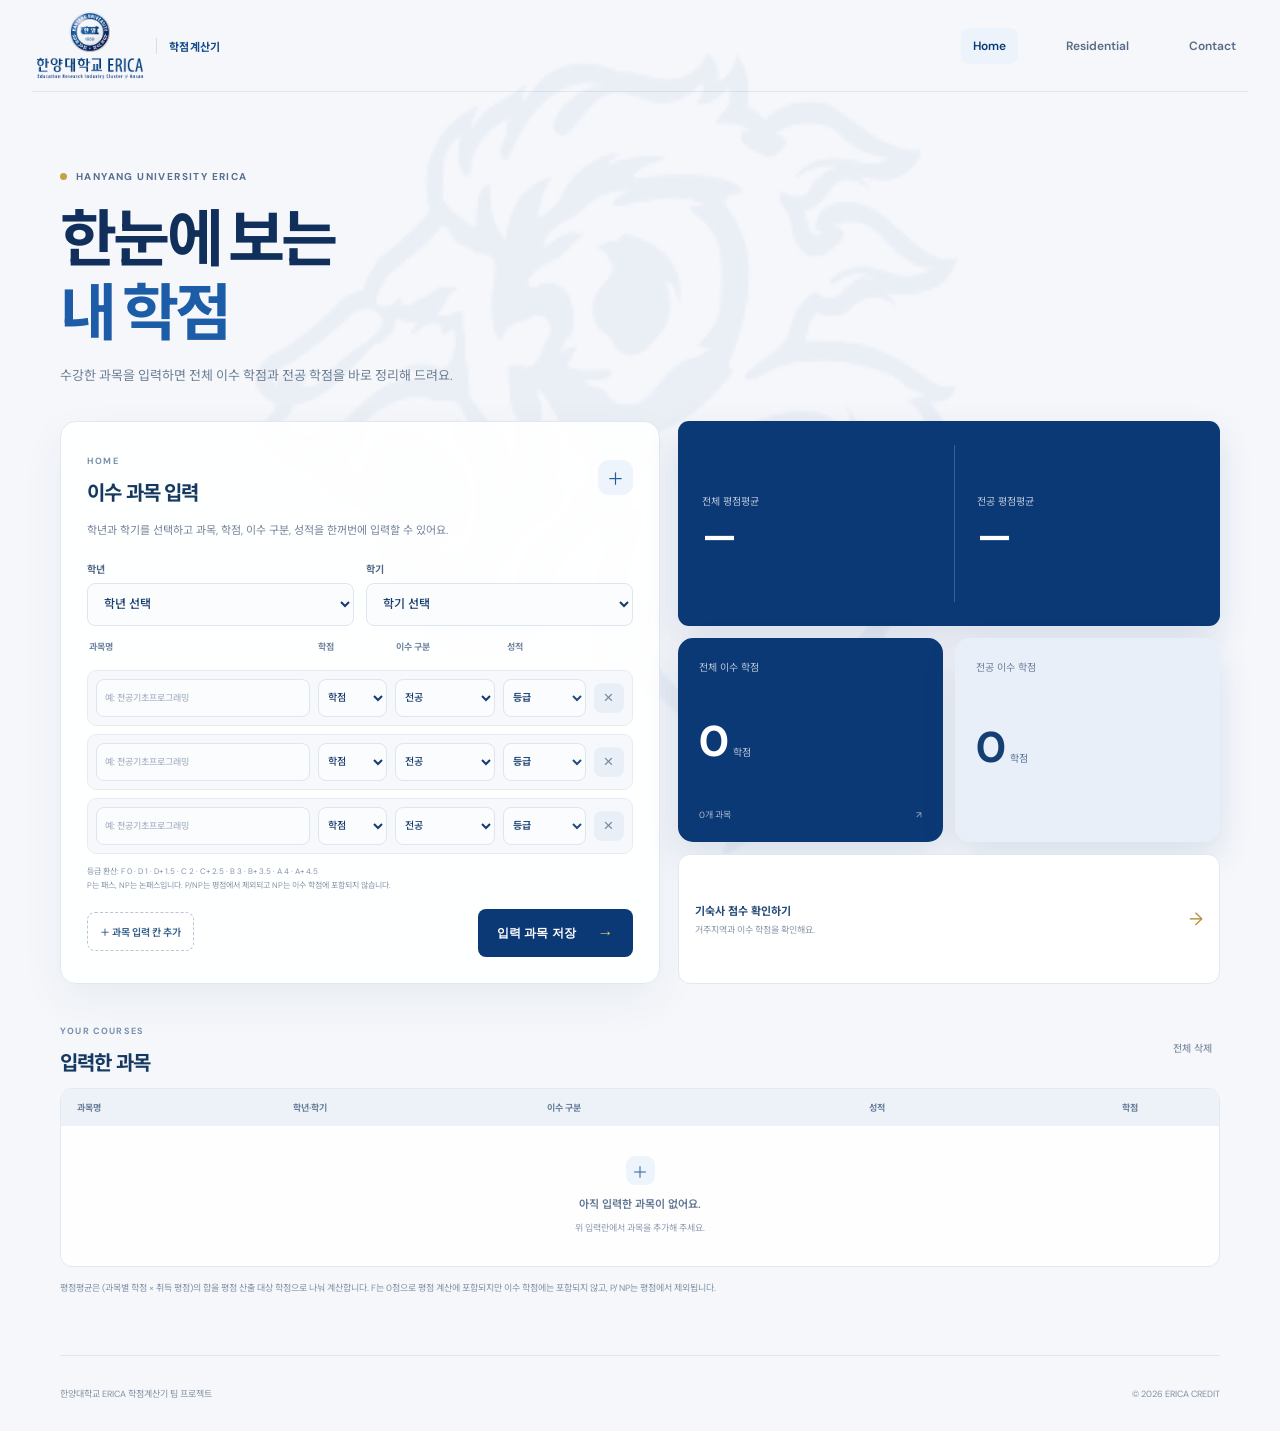
==== commit 8232f884: "제목 수정" ====
--- a/index.html
+++ b/index.html
@@ -16,7 +16,7 @@
   <main class="page-shell">
     <section class="page-hero section-shell reveal">
       <div class="eyebrow"><span class="eyebrow-dot"></span> HANYANG UNIVERSITY ERICA</div>
-      <h1>내 학점을<br><span class="title-accent">한눈에 계산해요.</span></h1>
+      <h1>한눈에 보는<br><span class="title-accent">내 학점</span></h1>
       <p>수강한 과목을 입력하면 전체 이수 학점과 전공 학점을 바로 정리해 드려요.</p>
     </section>
     <section class="section-shell workspace-grid">
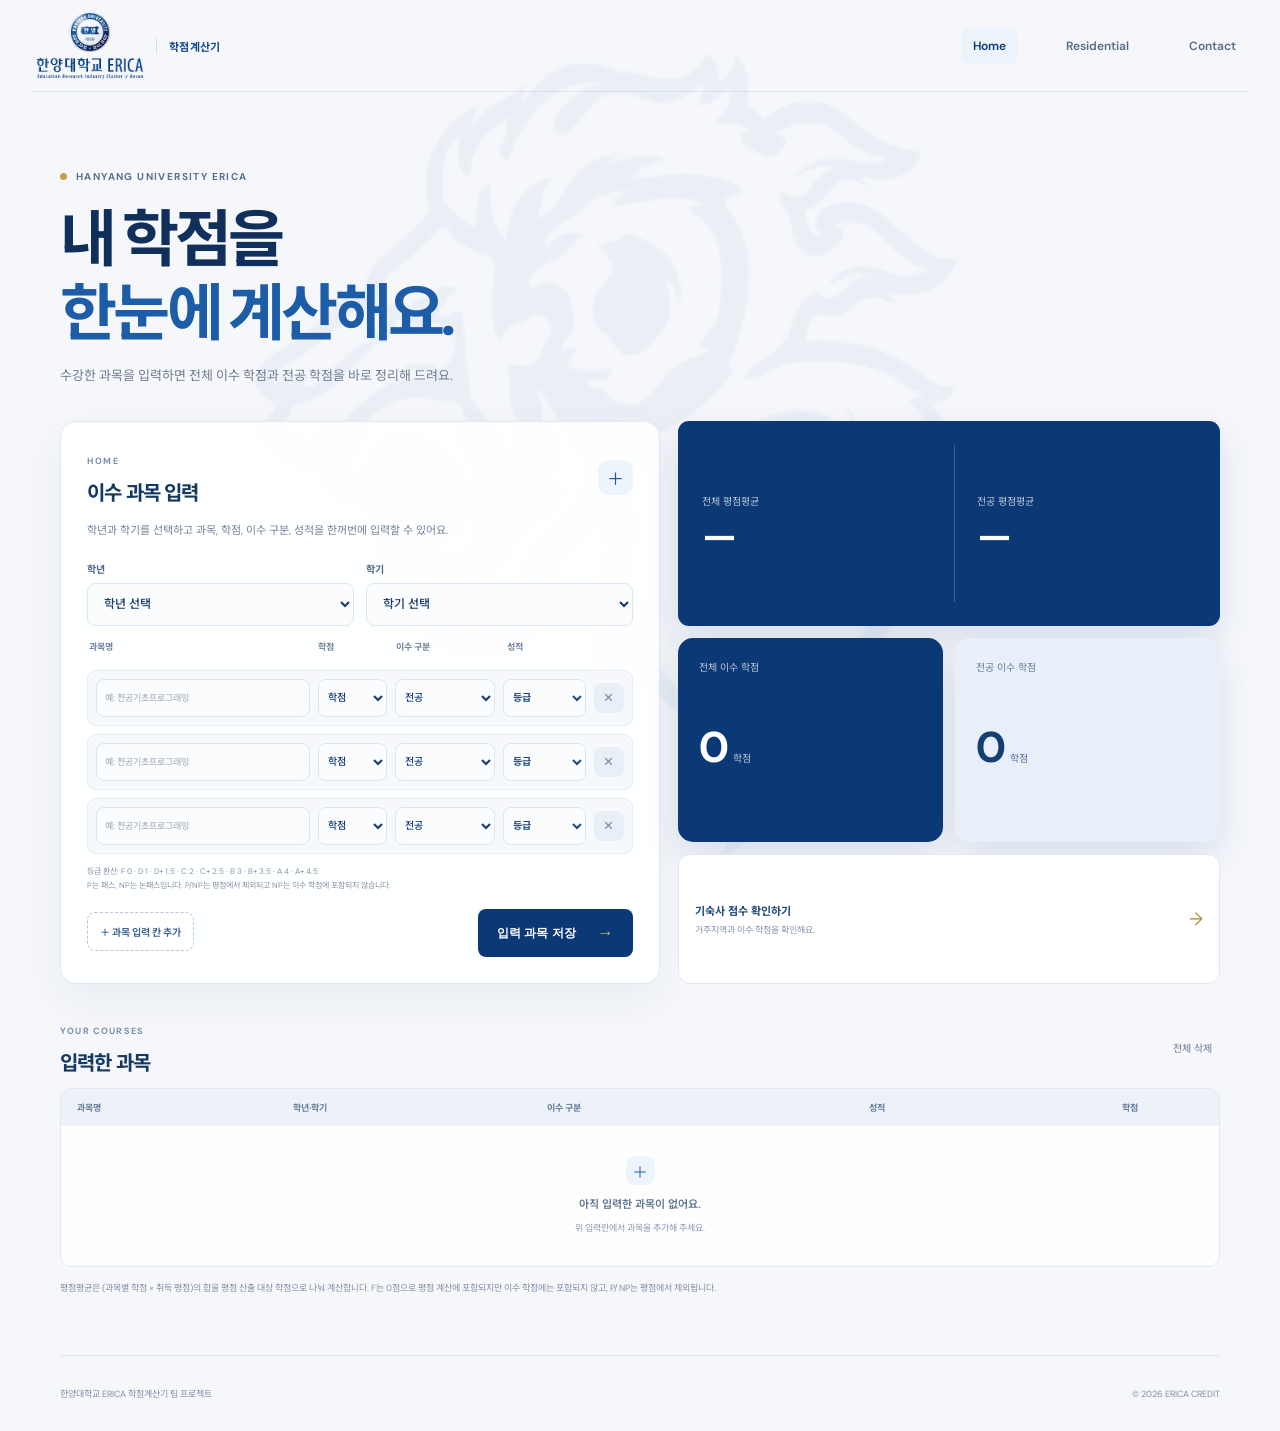
==== commit 493df97b: "0개과목 화살표 x" ====
--- a/index.html
+++ b/index.html
@@ -16,7 +16,7 @@
   <main class="page-shell">
     <section class="page-hero section-shell reveal">
       <div class="eyebrow"><span class="eyebrow-dot"></span> HANYANG UNIVERSITY ERICA</div>
-      <h1>한눈에 보는<br><span class="title-accent">내 학점</span></h1>
+      <h1>내 학점을<br><span class="title-accent">한눈에 계산해요.</span></h1>
       <p>수강한 과목을 입력하면 전체 이수 학점과 전공 학점을 바로 정리해 드려요.</p>
     </section>
     <section class="section-shell workspace-grid">
@@ -36,7 +36,7 @@
       </div>
       <aside class="summary-column reveal">
         <div class="gpa-summary"><div><span>전체 평점평균</span><strong id="overall-gpa">—</strong></div><div><span>전공 평점평균</span><strong id="major-gpa">—</strong></div></div>
-        <div class="summary-card total-card"><div class="summary-label">전체 이수 학점</div><div class="summary-value"><strong id="total-credits">0</strong><span>학점</span></div><div class="summary-foot"><span id="course-count">0개과목</span></span><span cla><ss="summary-glyph">↗</span></div></div>
+        <div class="summary-card total-card"><div class="summary-label">전체 이수 학점</div><div class="summary-value"><strong id="total-credits">0</strong><span>학점</span></div><div class="summary-foot"></div></div>
         <div class="summary-card major-card"><div class="summary-label">전공 이수 학점</div><div class="summary-value"><strong id="major-credits">0</strong><span>학점</span></div><span></span></div>
         <a class="grad-link" href="Residential.html"><span><b>기숙사 점수 확인하기</b><small>거주지역과 이수 학점을 확인해요.</small></span><span class="link-arrow">→</span></a>
       </aside>
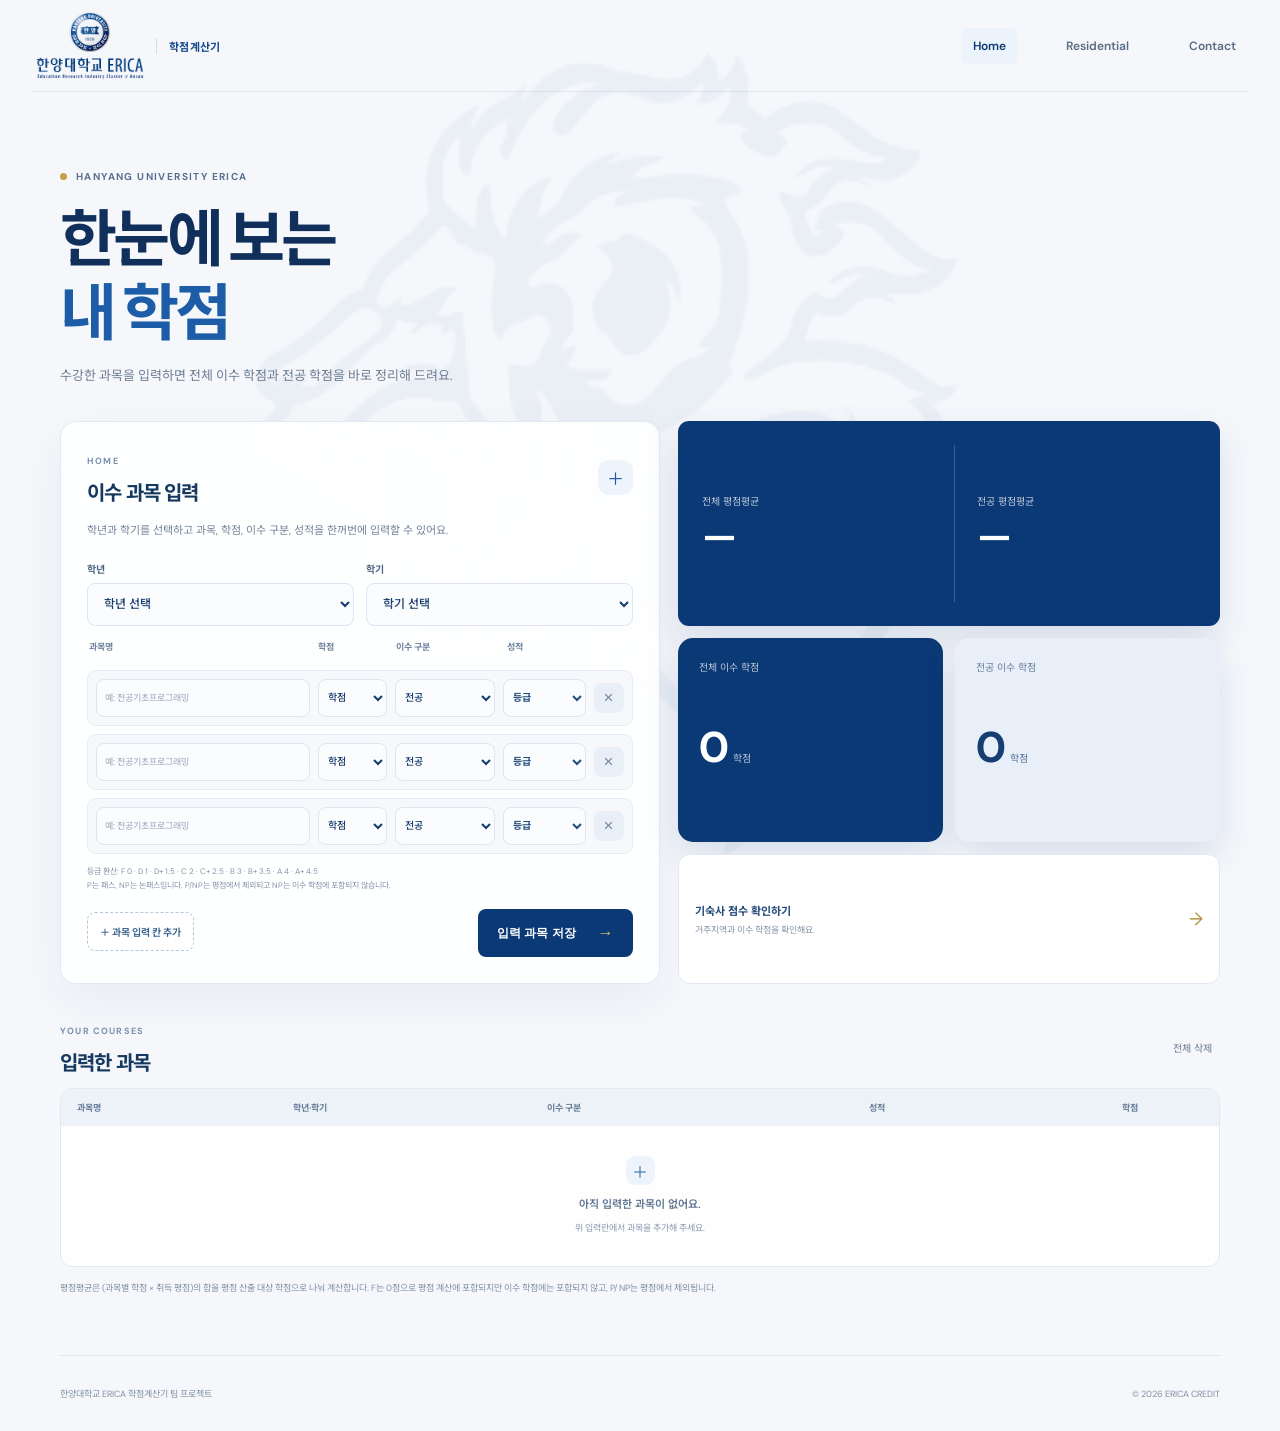
==== commit 4d197d5a: "Merge branch 'main' of https://github.com/lhs2215/team-project_khg-lhs" ====
--- a/index.html
+++ b/index.html
@@ -16,7 +16,7 @@
   <main class="page-shell">
     <section class="page-hero section-shell reveal">
       <div class="eyebrow"><span class="eyebrow-dot"></span> HANYANG UNIVERSITY ERICA</div>
-      <h1>내 학점을<br><span class="title-accent">한눈에 계산해요.</span></h1>
+      <h1>한눈에 보는<br><span class="title-accent">내 학점</span></h1>
       <p>수강한 과목을 입력하면 전체 이수 학점과 전공 학점을 바로 정리해 드려요.</p>
     </section>
     <section class="section-shell workspace-grid">
